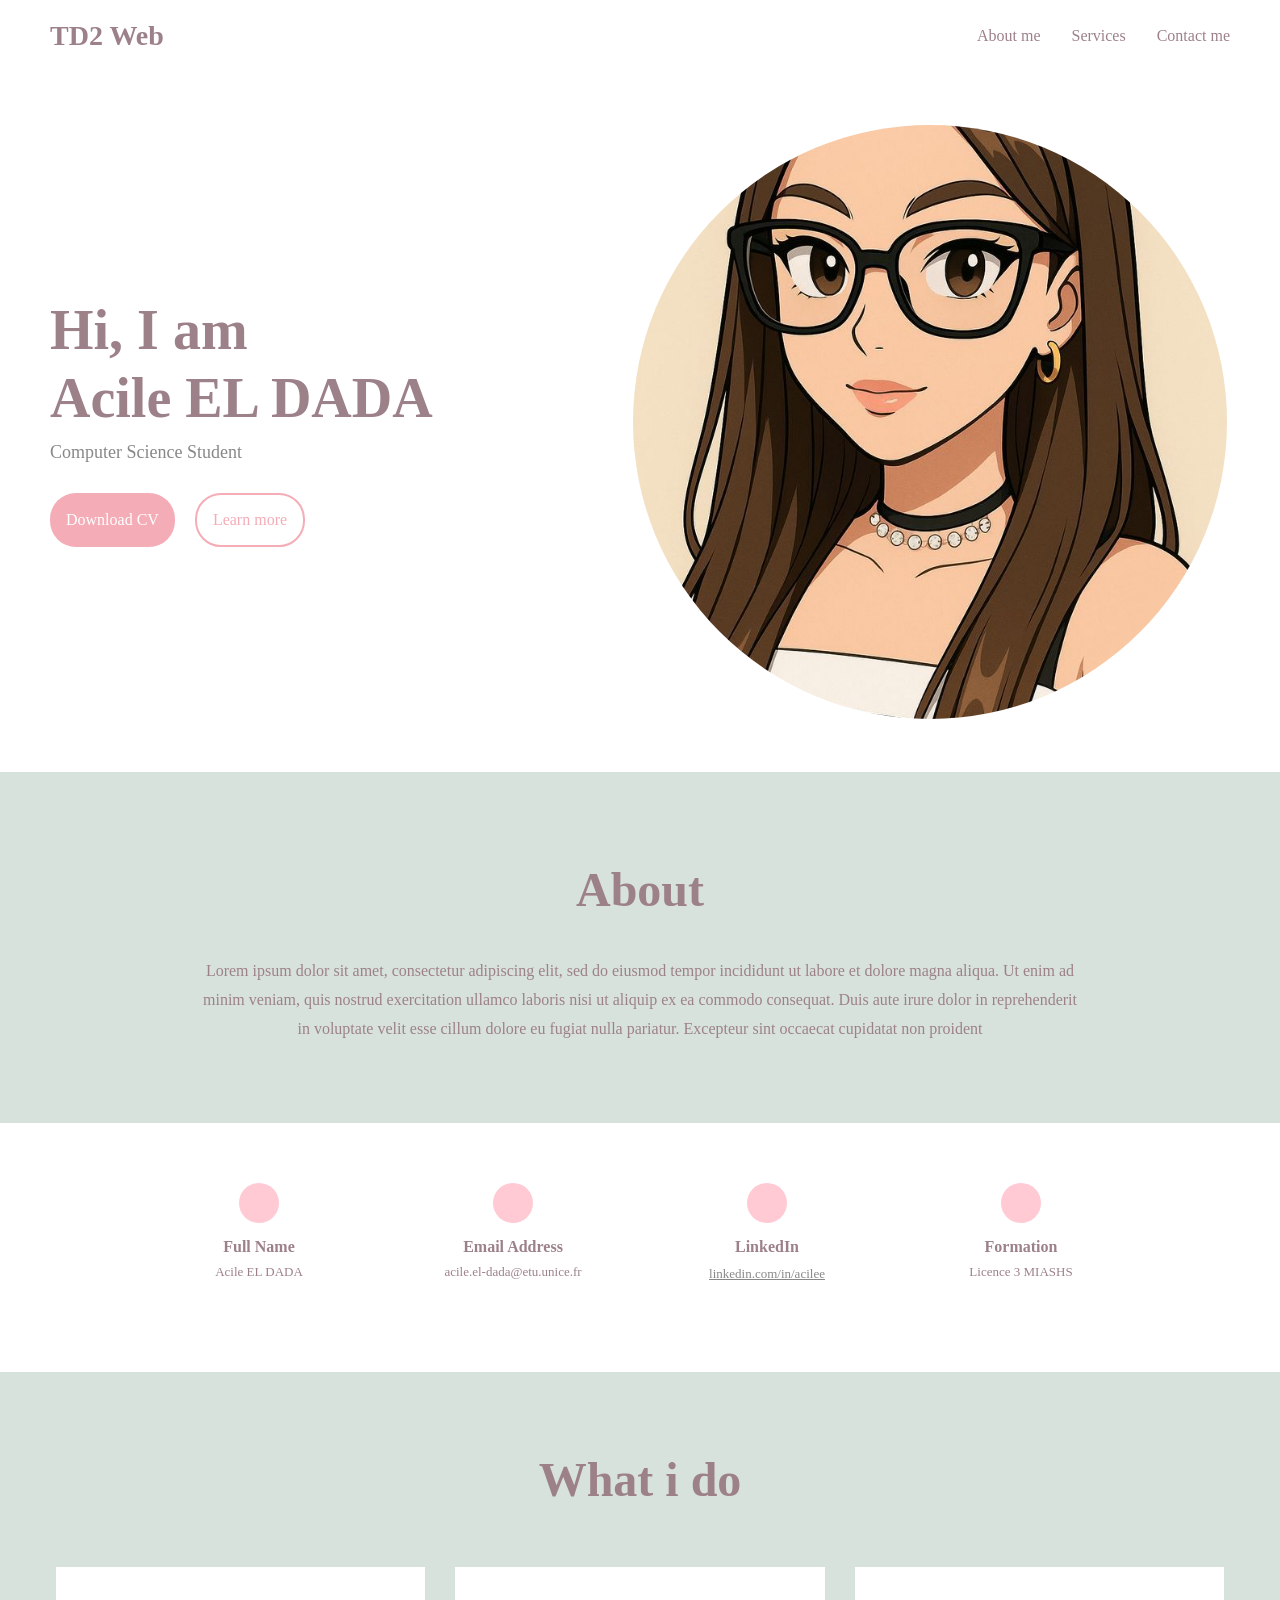
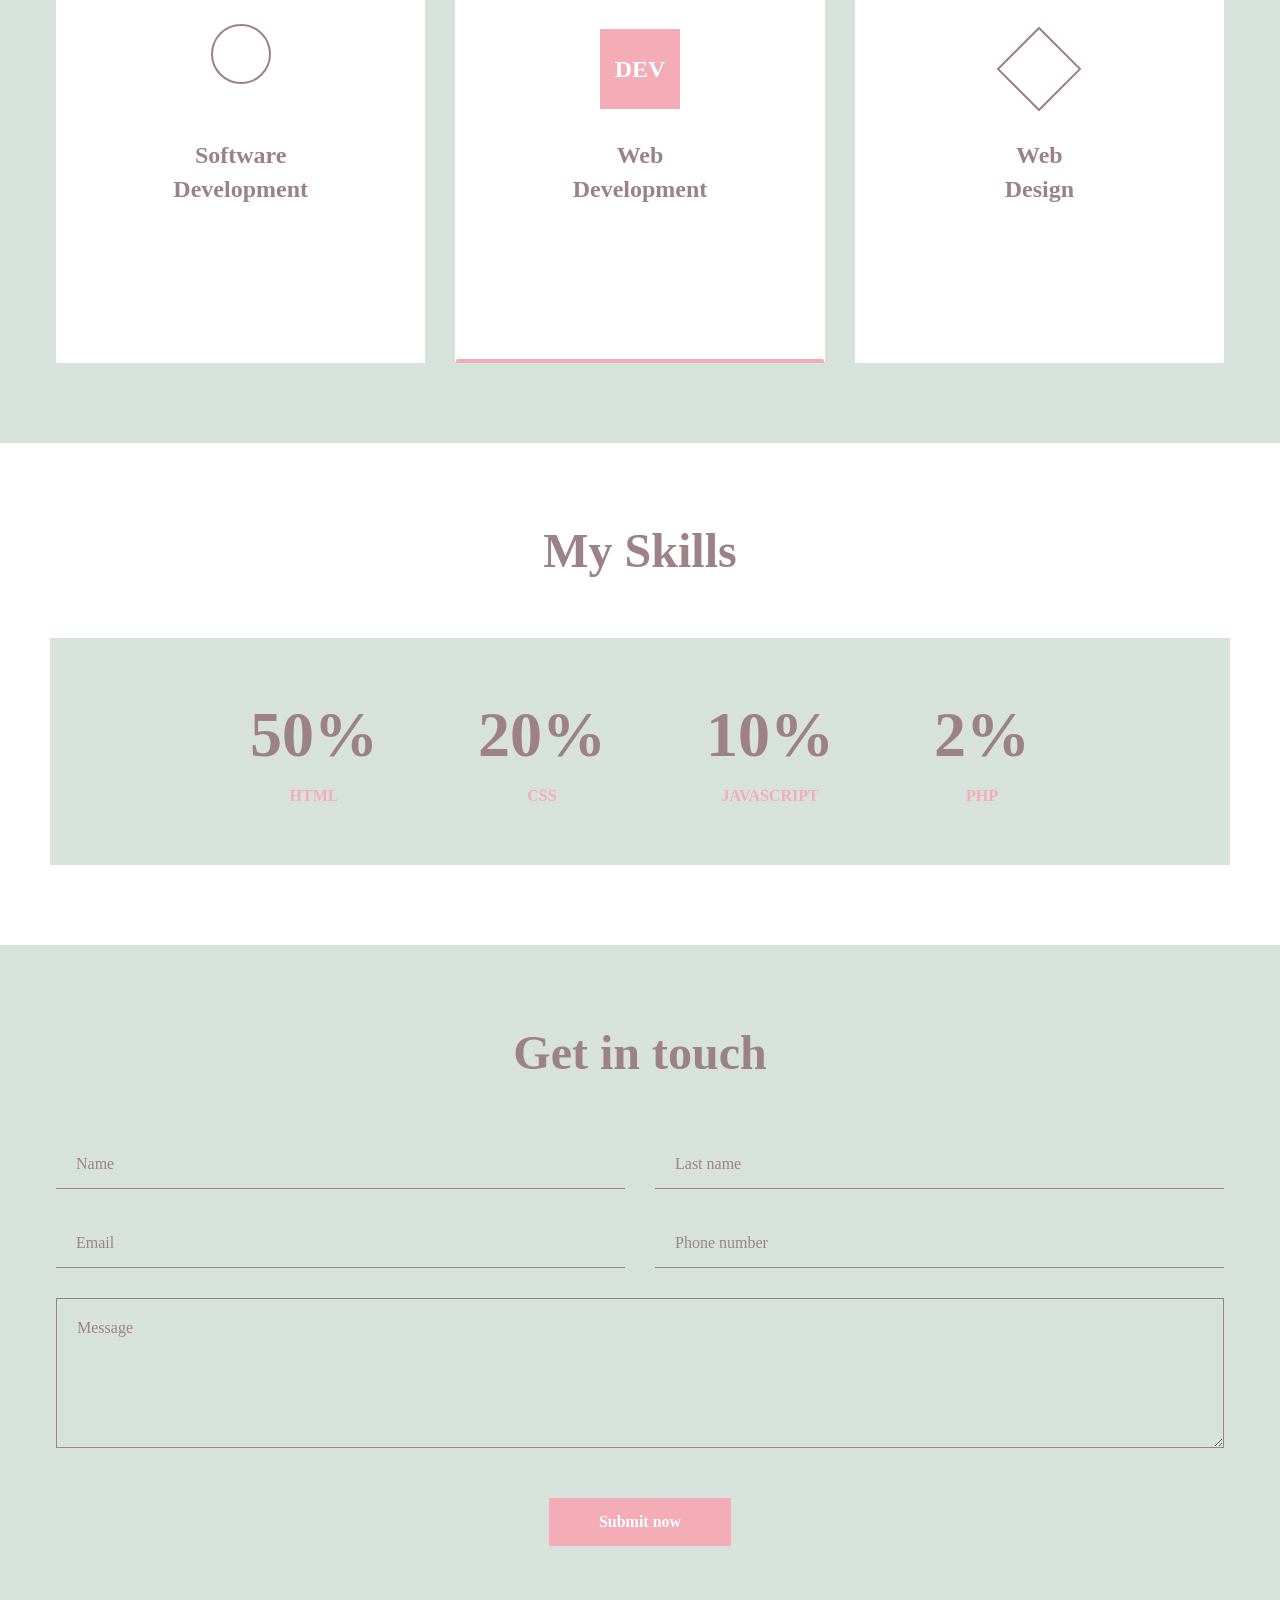
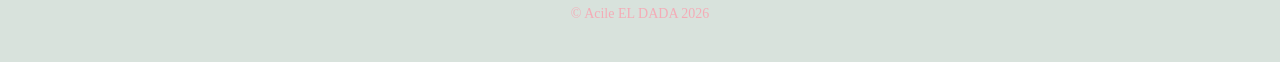
==== TD2/index.html @ 99edf41e "TD2 website exercise + personnal style" ====
<!DOCTYPE html>
<html lang="en">
<head>
    <meta charset="UTF-8">
    <meta name="viewport" content="width=device-width, initial-scale=1.0">
    <link rel="stylesheet" href="./index.css">
    <link rel="preconnect" href="https://fonts.googleapis.com">
    <title>TD2 Web</title>
</head>
<body>
    <div class="navbar">

        <div class="navbargauche">

            <h1>TD2 Web</h1>

    </div>

    <div class="navbardroite">
        <p>About me</p>
        <p>Services</p>
        <p>Contact me</p>

    </div>
</div>

    <div class="section1">
        <h1>Hi, I am <br> Acile EL DADA</h1>
        <p class="soustitre">Computer Science Student</p>


        <div class="btns">
            <button>Download CV</button>
            <button>Learn more</button>
        </div>
 </div>

 <div class="section2">

    <img src="./assets/images/profilepic.jpg" alt="Profile pic">
 </div>

   

 <div class="about-section">

    <h2>About</h2>
    <p>Lorem ipsum dolor sit amet, consectetur adipiscing elit, sed do eiusmod tempor incididunt ut labore et dolore magna aliqua. Ut enim ad minim veniam, quis nostrud exercitation ullamco laboris nisi ut aliquip ex ea commodo consequat. Duis aute irure dolor in reprehenderit in voluptate velit esse cillum dolore eu fugiat nulla pariatur. Excepteur sint occaecat cupidatat non proident</p>
    
</div>
    <div class="infos">

        <div class="infosDiv">
            <div class="infosCircle"></div>
                <h3>Full Name</h3>
                <p>Acile EL DADA</p>

        </div>

        <div class="infosDiv">
            <div class="infosCircle"></div>
            <h3>Email Address</h3>
            <p>acile.el-dada@etu.unice.fr</p>
        </div>


        <div class="infosDiv">
            <div class="infosCircle"></div>
            <h3>LinkedIn</h3>
            <a href="https://www.linkedin.com/in/acilee" style="text-decoration: underline;" target="_blank">linkedin.com/in/acilee</a>
        </div>

        <div class="infosDiv">
            <div class="infosCircle"></div>

            <h3>Formation</h3>
            <p>Licence 3 MIASHS</p>
        </div>
</div>


<div class="WhatIDo">
    <h2>What i do</h2>

    <div class="Cards">
        <div class="Card">
            <div class="CardIcon">

                <div class="CardIcon">
                    <div style="width: 60px; height: 60px; border: 2px solid #9d8189; border-radius: 50%;"></div>
                </div>
            </div>

            <h3>Software<br>Development</h3>
        </div>


        <div class="CardDev">
            <div class="CardIconDev">
                <span>DEV</span>
            </div>
            <h3>Web<br>Development</h3>
        </div>


        <div class="Card">
            <div class="CardIcon">

                <div style="width: 60px; height: 60px; border: 2px solid #9d8189; transform: rotate(45deg);"></div>
            </div>

            <h3>Web<br>Design</h3>
        </div>
    </div>

</div>

<div class="Skills">
    <h2>My Skills</h2>

    <div class="SkillsBox">
        <div class="Skill">
            <div class="SkillPercent">50%</div>
            <div class="SkillName">HTML</div>
        </div>


        <div class="Skill">
            <div class="SkillPercent">20%</div>
            <div class="SkillName">CSS</div>
        </div>


        <div class="Skill">
            <div class="SkillPercent">10%</div>
            <div class="SkillName">JAVASCRIPT</div>
        </div>


        <div class="Skill">
            <div class="SkillPercent">2%</div>
            <div class="SkillName">PHP</div>
        </div>

    </div>

</div>

<div class="Contact">
    <h2>Get in touch</h2>


    <form class="Form">

        <div class="FormRow">

            <input type="text" placeholder="Name" class="Input">
            <input type="text" placeholder="Last name" class="Input">
       
     </div>


        <div class="FormRow">
            <input type="email" placeholder="Email" class="Input">
            <input type="tel" placeholder="Phone number" class="Input">
        </div>


        <textarea placeholder="Message" class="Textarea"></textarea>
        <button type="submit" class="BtnSubmit">Submit now</button>
    </form>

  
    <p class="Footer"></p>

</div>

 </div>

    

 <script>
    document.querySelector('.Footer').textContent = `© Acile EL DADA ${new Date().getFullYear()}`;
</script>

</body>
</html>
---- TD2/index.css ----
* {
    font-family: "Montserrat";
    margin: 0;
    padding: 0;
    box-sizing: border-box;
}


body{
    grid-template-columns: 1fr 1fr;
    grid-template-rows: auto 1fr;
    background-color: #ffffff;
    color: #9d8189;
    display: grid;
}


.navbar{
    grid-column: 1/3;
    display: flex;
    justify-content: space-between;
    align-items: center;
    padding: 20px 50px;
}

.navbargauche h1 {
    font-size: 28px;
    color: #9d8189;
}

.navbardroite {
    display: flex;
    gap: 31px;
}

.navbardroite p{
    cursor: pointer;
    color: #9d8189;
}

.navbardroite p:hover{
    color: #f4acb7;
}

.section1{
    padding: 100px 50px;
    display: flex;
    flex-direction: column;
    justify-content: center;
}

.section1 h1 {

    font-size: 3.5rem;
    font-weight: 700;
    line-height: 1.2;

    text-align: left;
    margin-bottom: 10px;
    color: #9d8189;
}

.soustitre {
    color: #888;
    font-size: 18px;
    margin-bottom: 30px;
}


.btns {
    display: flex;
    gap: 20px;
}


.btns button {
    padding: 10px 20px;
    background-color: #f4acb7;
    border: none;
    color: white;
    cursor: pointer;
    font-size: 16px;
    transition: all 0.3s;
}

.btns button:first-child{
    background-color: #f4acb7;
    border-radius: 26px;
    padding: 16px;
}

.btns button:first-child:hover{
    background-color: #ffcad4;
   
}

.btns button:last-child{
    background-color: transparent;
    border: 2px solid #f4acb7;
    color: #f4acb7;
    border-radius: 26px;
    padding: 16px;
}

.btns button:last-child:hover{
    background-color: #d8e2dc;
}


.section2 {

    display: flex;
    justify-content: center;

    align-items: center;
    position: relative;

    padding: 50px;
}

.section2 img {

    width: 600px;
    height: 600px;

    border: 3px solid white;
    border-radius: 50%;

    object-fit: cover;
}

.section2 img {
    transition: transform 0.3s;
}

.section2 img:hover {
    transform: scale(1.05);
}

.section1, .section2 {
    background-attachment: fixed;
}

.about-section {

    grid-column: 1/3;
    text-align: center;

    padding: 80px 200px;
    background-color: #d8e2dc;

}

.about-section h2 {

    font-size: 3rem;
    margin-bottom: 30px;
    display: inline-block;

    padding: 10px 30px;
    color: #9d8189;

}

.about-section p {

    color: #9d8189;
    font-size: 16px;
    line-height: 1.8;

    max-width: 1000px;
    margin: 0 auto;

}

.infos { 

    grid-column: 1/3;
    display: flex;
    justify-content: center;

    gap: 80px;
    padding: 60px 50px;

    background-color: #ffffff;
}

.infosDiv {
    text-align: center;
    width: 174px;
    height: 129px;
}

.infosCircle {

    width: 40px;
    height: 40px;
    border-radius: 50%;
    background-color: #ffcad4;

    margin: 0 auto 15px;
}

.infosDiv h3 {
    font-size: 16px;
    margin-bottom: 8px;
    font-weight: 600;
    
}

.infosDiv p {
    font-size: 13px;
    color: #9d8189;
}

.infosDiv a {
    font-size: 13px;
    color: #888;
    text-decoration: none;
}

.infosDiv a:hover {
    color: #f4acb7;
}


.WhatIDo{

    grid-column: 1/3;
    padding: 80px 50px;
    background-color: #d8e2dc;
}

.WhatIDo h2{

    text-align: center;
    font-size: 3rem;
    margin-bottom: 60px;
    color: #9d8189;
  }

.Cards{

    display: flex;
    justify-content: center;
    gap: 30px;

    max-width: 1168px;
    height: 396px;
    margin: 0 auto;

  }


.Card{

    background-color: #ffffff;
    padding: 60px 40px;
    text-align: center;
    flex: 1;

    border: 2px solid transparent;
    transition: border 0.3s;
 }

.Card:hover {
    border: 2px solid #f4acb7;
}

.CardIcon{

    width: 80px;
    height: 80px;
    margin: 0 auto 30px;

    display: flex;
    align-items: center;
    justify-content: center;


    font-size: 24px;
    font-weight: bold;
 }


.Card h3 {

    font-size: 1.5rem;
    line-height: 1.4;
    color: #9d8189;
}

.CardDev{
    background-color: #ffffff;

    padding: 60px 40px;
    text-align: center;
    flex: 1;

    border: 2px solid transparent;
    border-bottom: 4px solid #f4acb7;

    transition: border 0.3s;


}

.CardDev:hover {
    border: 2px solid #f4acb7;
    border-bottom: 4px solid #f4acb7;

}

.CardIconDev{

    width: 80px;
    height: 80px;
    margin: 0 auto 30px;
    display: flex;

    align-items: center;
    justify-content: center;
    font-size: 24px;


    font-weight: bold;
    background-color: #f4acb7;
    color: white;

}

.CardDev h3{

    font-size: 1.5rem;
    line-height: 1.4;
    color: #9d8189;
}


.Skills {
    grid-column: 1/3;
    padding: 80px 50px;

    background-color: #ffffff;
}


.Skills h2 {
    text-align: center;
    font-size: 3rem;

    margin-bottom: 60px;
    color: #9d8189;
}

.SkillsBox {
    display: flex;
    justify-content: center;
    gap: 100px;
    max-width: 1200px;

    margin: 0 auto;
    padding: 60px;
    background-color: #d8e2dc;

}

.Skill {
    text-align: center;
}


.SkillPercent {
    font-size: 4rem;
    font-weight: 700;

    color: #9d8189;
    margin-bottom: 15px;
}

.SkillName {
    font-size: 1rem;
    color: #f4acb7;

    font-weight: 600;
}


.Contact {
    grid-column: 1/3;

    padding: 80px 50px 40px;
    background-color: #d8e2dc;
    text-align: center;
}

.Contact h2 {
    text-align: center;
    font-size: 3rem;
    margin-bottom: 60px;

    color: #9d8189;
}

.Form{
    max-width: 1168px;
    margin: 0 auto;
    display: flex;
    flex-direction: column;
    gap: 30px;
}


.FormRow {
    display: flex;
    gap: 30px;
}

.Input {
    flex: 1;
    padding: 15px 20px;

    background-color: transparent;
    border: none;
    border-bottom: 1px solid #9d8189;

    color: #9d8189;
    font-size: 16px;
    font-family: "Montserrat";
    outline: none;
}

.Input::placeholder {
    color: #9d8189;
}

.Input:focus {
    border-bottom: 1px solid #f4acb7;
}

.Textarea{
    padding: 20px;

    background-color: transparent;
    border: 1px solid #9d8189;
    color: #9d8189;
    font-size: 16px;

    font-family: "Montserrat";
    min-height: 150px;

    resize: vertical;
    outline: none;

 }

.Textarea::placeholder {
    color: #9d8189;
}

.Textarea:focus{
    border: 1px solid #f4acb7;
}

.BtnSubmit {

    padding: 15px 50px;

    background-color: #f4acb7;
    border: none;
    color: white;
    font-size: 16px;

    font-weight: 600;
    cursor: pointer;

    align-self: center;
    transition: background-color 0.3s;
    margin-top: 20px;
    
}

.BtnSubmit:hover {
    background-color: #f4acb7;
}

.Footer {
    margin-top: 60px;
    color: #f4acb7;
    font-size: 14px;
}
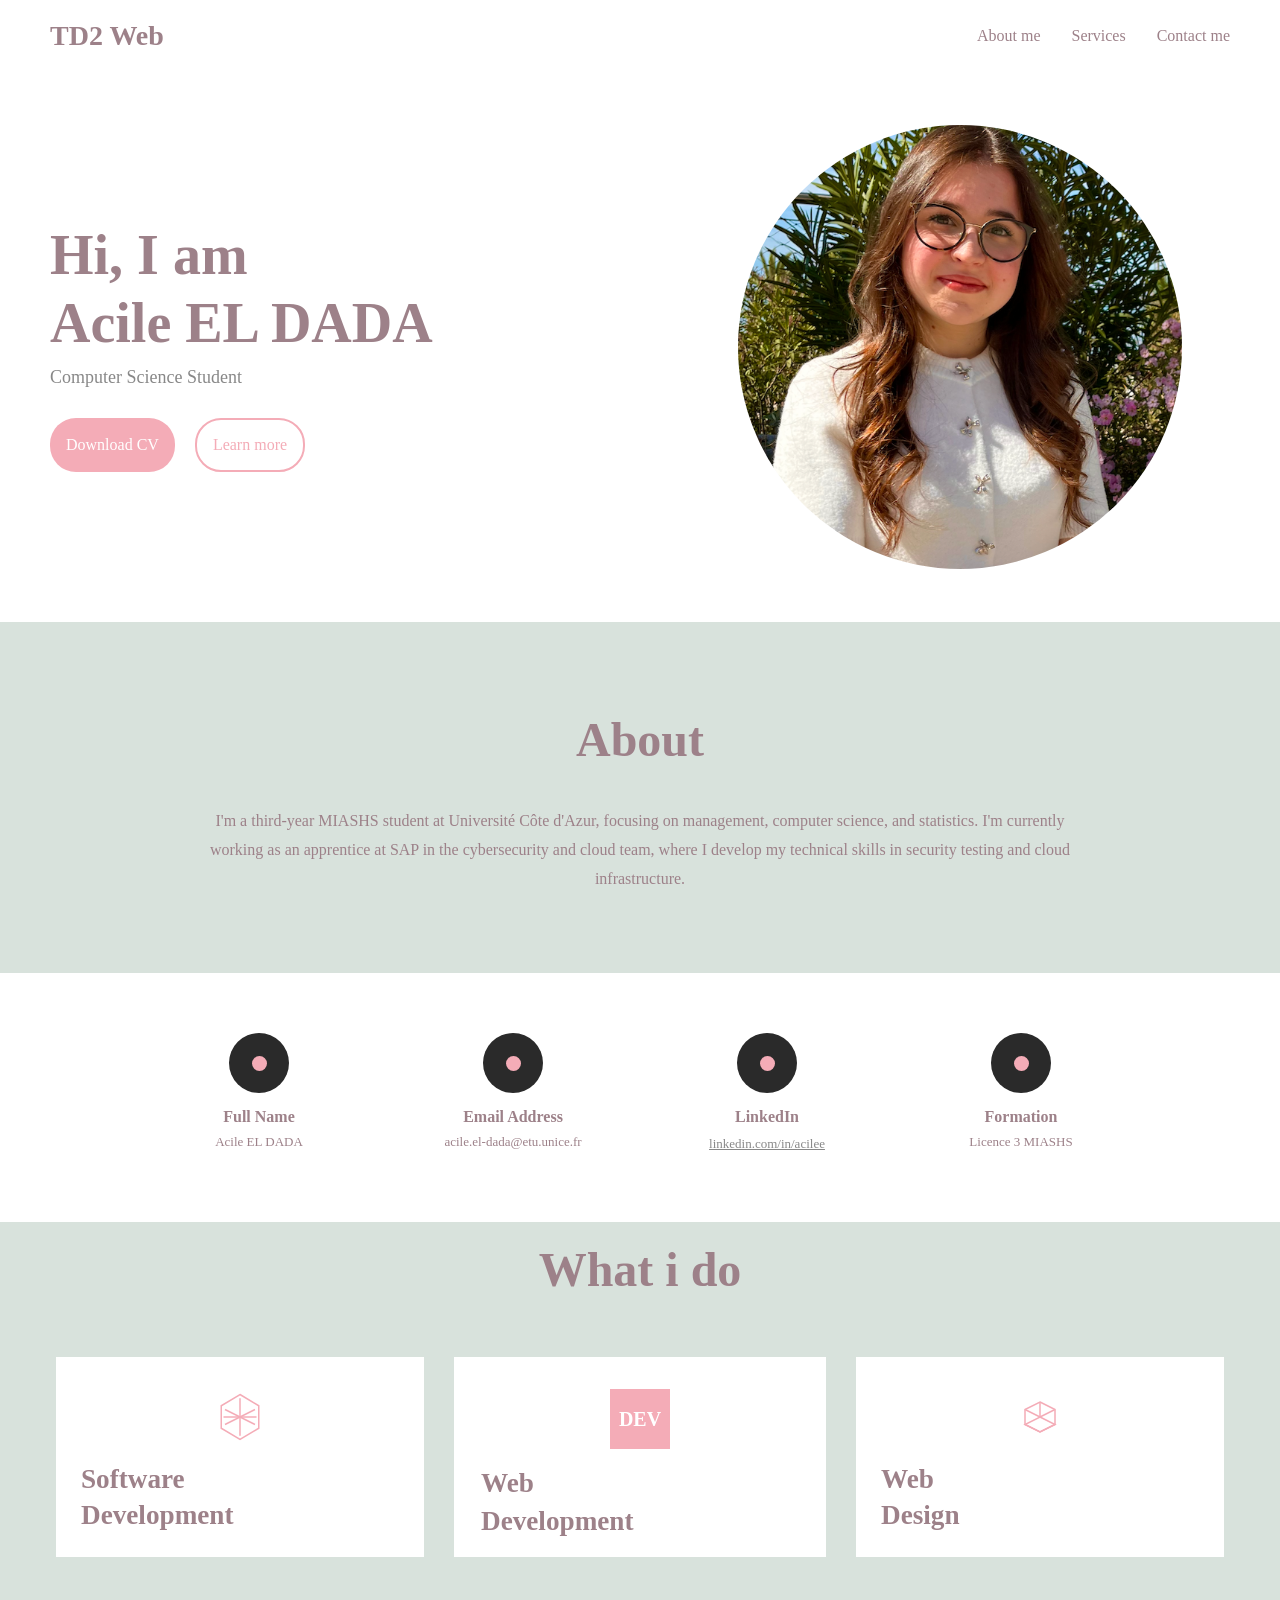
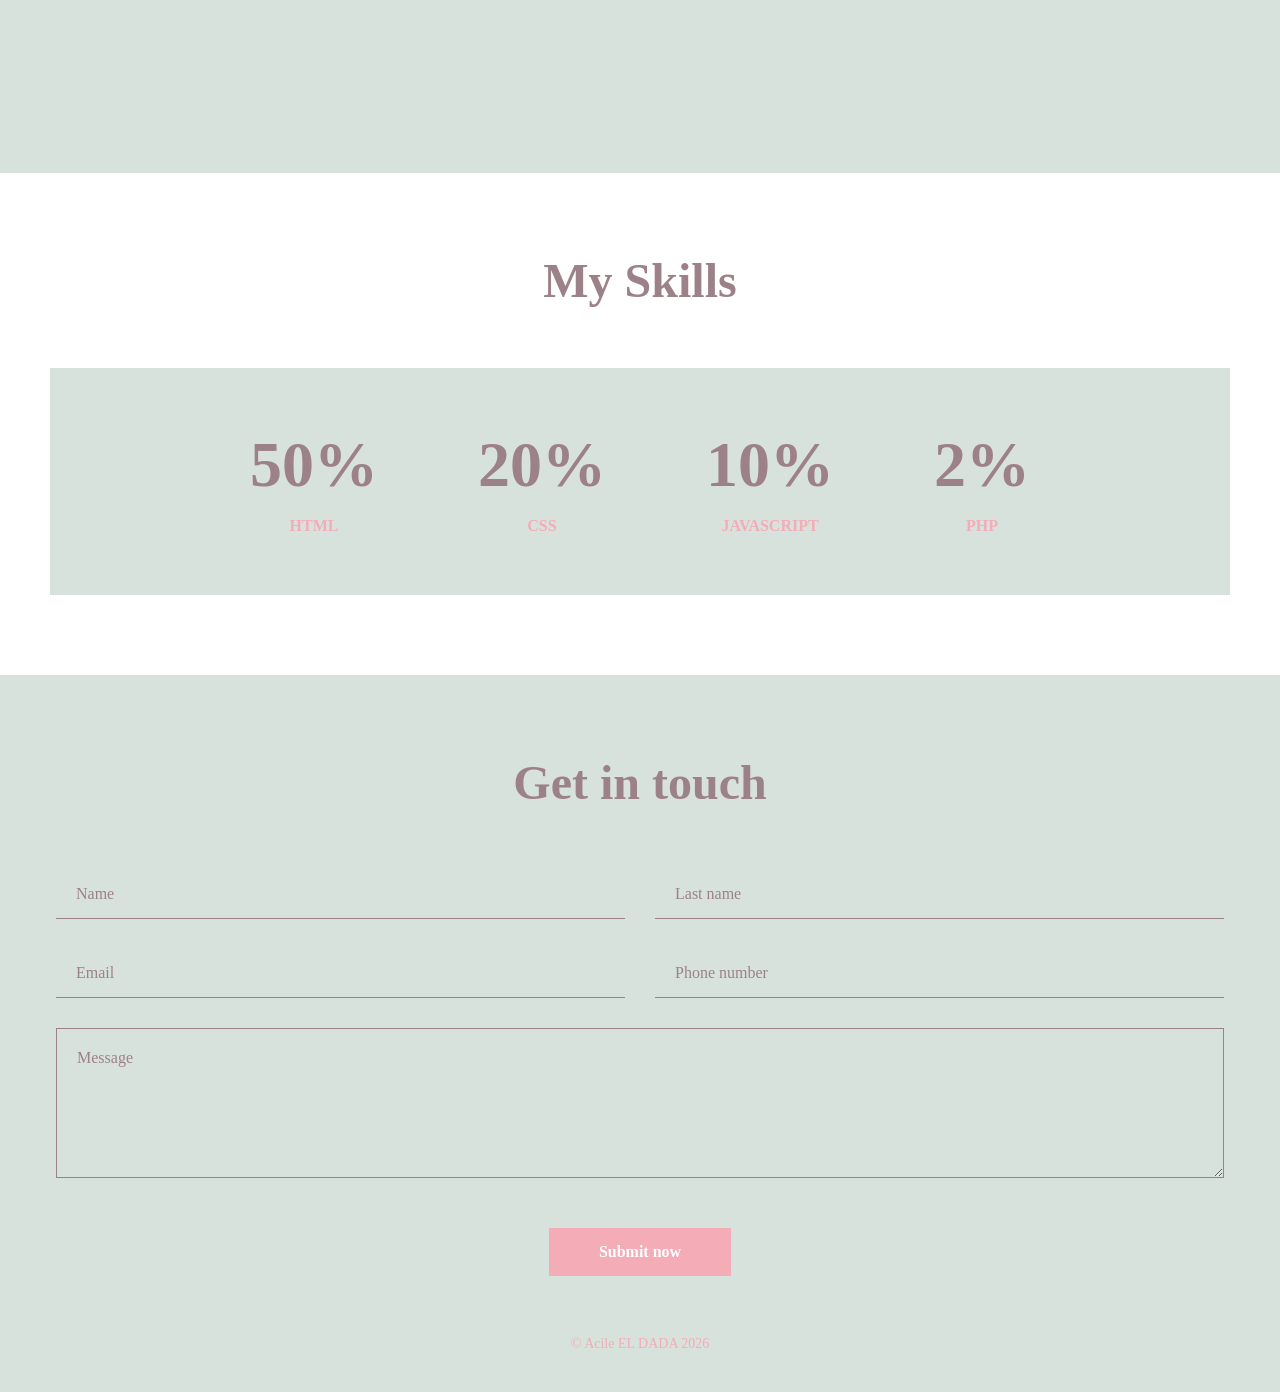
==== commit 56d185dd: "new changes added" ====
--- a/TD2/index.html
+++ b/TD2/index.html
@@ -37,7 +37,7 @@
 
  <div class="section2">
 
-    <img src="./assets/images/profilepic.jpg" alt="Profile pic">
+    <img src="./assets/images/profilepic.png" alt="Profile pic">
  </div>
 
    
@@ -45,7 +45,7 @@
  <div class="about-section">
 
     <h2>About</h2>
-    <p>Lorem ipsum dolor sit amet, consectetur adipiscing elit, sed do eiusmod tempor incididunt ut labore et dolore magna aliqua. Ut enim ad minim veniam, quis nostrud exercitation ullamco laboris nisi ut aliquip ex ea commodo consequat. Duis aute irure dolor in reprehenderit in voluptate velit esse cillum dolore eu fugiat nulla pariatur. Excepteur sint occaecat cupidatat non proident</p>
+    <p>I'm a third-year MIASHS student at Université Côte d'Azur, focusing on management, computer science, and statistics. I'm currently working as an apprentice at SAP in the cybersecurity and cloud team, where I develop my technical skills in security testing and cloud infrastructure.</p>
     
 </div>
     <div class="infos">
@@ -86,9 +86,14 @@
         <div class="Card">
             <div class="CardIcon">
 
-                <div class="CardIcon">
-                    <div style="width: 60px; height: 60px; border: 2px solid #9d8189; border-radius: 50%;"></div>
-                </div>
+                <svg width="80" height="80" viewBox="0 0 80 80" fill="none">
+                    <polygon points="40,10 65,25 65,55 40,70 15,55 15,25" stroke="#f4acb7" stroke-width="2" fill="none"/>
+                    <line x1="20" y1="30" x2="60" y2="50" stroke="#f4acb7" stroke-width="2"/>
+                    <line x1="60" y1="30" x2="20" y2="50" stroke="#f4acb7" stroke-width="2"/>
+                    <line x1="40" y1="15" x2="40" y2="65" stroke="#f4acb7" stroke-width="2"/>
+                    <line x1="18" y1="40" x2="62" y2="40" stroke="#f4acb7" stroke-width="2"/>
+                </svg>
+
             </div>
 
             <h3>Software<br>Development</h3>
@@ -106,7 +111,13 @@
         <div class="Card">
             <div class="CardIcon">
 
-                <div style="width: 60px; height: 60px; border: 2px solid #9d8189; transform: rotate(45deg);"></div>
+                <svg width="80" height="80" viewBox="0 0 80 80" fill="none">
+                    <polygon points="40,20 60,30 60,50 40,60 20,50 20,30" stroke="#f4acb7" stroke-width="2" fill="none"/>
+                    <line x1="40" y1="20" x2="40" y2="40" stroke="#f4acb7" stroke-width="2"/>
+                    <line x1="20" y1="30" x2="40" y2="40" stroke="#f4acb7" stroke-width="2"/>
+                    <line x1="60" y1="30" x2="40" y2="40" stroke="#f4acb7" stroke-width="2"/>
+                    <polygon points="40,40 60,50 40,60 20,50" stroke="#f4acb7" stroke-width="2" fill="none"/>
+                </svg>
             </div>
 
             <h3>Web<br>Design</h3>
--- a/TD2/index.css
+++ b/TD2/index.css
@@ -120,8 +120,8 @@
 
 .section2 img {
 
-    width: 600px;
-    height: 600px;
+    width: 450px;
+    height: 450px;
 
     border: 3px solid white;
     border-radius: 50%;
@@ -193,12 +193,23 @@
 
 .infosCircle {
 
-    width: 40px;
-    height: 40px;
+    width: 60px;
+    height: 60px;
     border-radius: 50%;
-    background-color: #ffcad4;
-
+    background-color: #2a2a2a;
     margin: 0 auto 15px;
+    display: flex;
+    align-items: center;
+    justify-content: center;
+    position: relative;
+}
+
+.infosCircle::after{
+    content: '';
+    width: 15px;
+    height: 15px;
+    border-radius: 50%;
+    background-color: #f4acb7;
 }
 
 .infosDiv h3 {
@@ -227,7 +238,7 @@
 .WhatIDo{
 
     grid-column: 1/3;
-    padding: 80px 50px;
+    padding: 20px 50px;
     background-color: #d8e2dc;
 }
 
@@ -255,72 +266,70 @@
 .Card{
 
     background-color: #ffffff;
-    padding: 60px 40px;
+    padding: 30px 25px;
+    text-align: center;
+    flex: 1;
+    transition: border 0.3s;
+    max-height: 200px;
+ }
+
+.Card:hover {
+    border-bottom: 6px solid #f4acb7;
+}
+
+.CardIcon{
+
+    width: 60px;  
+    height: 60px;  
+    margin: 0 auto 15px;  
+    display: flex;
+    align-items: center;
+
+    justify-content: center;
+    font-size: 20px;  
+    font-weight: bold;
+ }
+
+
+.Card h3 {
+
+    font-size: 1.7rem;
+    line-height: 1.3;
+    color: #9d8189;
+    text-align: left;
+    
+}
+
+.CardDev{
+    background-color: #ffffff;
+
+    padding: 30px 25px;
     text-align: center;
     flex: 1;
 
     border: 2px solid transparent;
     transition: border 0.3s;
- }
-
-.Card:hover {
-    border: 2px solid #f4acb7;
-}
-
-.CardIcon{
-
-    width: 80px;
-    height: 80px;
-    margin: 0 auto 30px;
-
-    display: flex;
+    text-align: left;
+    max-height: 200px;
+
+
+}
+
+.CardDev:hover {
+    border-bottom: 6px solid #f4acb7;
+
+}
+
+.CardIconDev{
+
+    width: 60px;
+    height: 60px;
+    margin: 0 auto 15px;
+    display: flex;
+
     align-items: center;
     justify-content: center;
-
-
-    font-size: 24px;
-    font-weight: bold;
- }
-
-
-.Card h3 {
-
-    font-size: 1.5rem;
-    line-height: 1.4;
-    color: #9d8189;
-}
-
-.CardDev{
-    background-color: #ffffff;
-
-    padding: 60px 40px;
-    text-align: center;
-    flex: 1;
-
-    border: 2px solid transparent;
-    border-bottom: 4px solid #f4acb7;
-
-    transition: border 0.3s;
-
-
-}
-
-.CardDev:hover {
-    border: 2px solid #f4acb7;
-    border-bottom: 4px solid #f4acb7;
-
-}
-
-.CardIconDev{
-
-    width: 80px;
-    height: 80px;
-    margin: 0 auto 30px;
-    display: flex;
-
-    align-items: center;
-    justify-content: center;
-    font-size: 24px;
+    font-size: 20px;
 
 
     font-weight: bold;
@@ -331,7 +340,7 @@
 
 .CardDev h3{
 
-    font-size: 1.5rem;
+    font-size: 1.7rem;
     line-height: 1.4;
     color: #9d8189;
 }
@@ -488,4 +497,173 @@
     margin-top: 60px;
     color: #f4acb7;
     font-size: 14px;
-}+}
+
+/* responsive */ 
+
+@media screen and (max-width: 768px) {
+    body {
+        grid-template-columns: 1fr;
+        grid-template-rows: auto;
+    }
+
+   
+    .navbar {
+        flex-direction: column;
+        padding: 15px 20px;
+        gap: 15px;
+    }
+
+    .navbargauche h1 {
+        font-size: 24px;
+    }
+
+    .navbardroite {
+        gap: 20px;
+        font-size: 14px;
+    }
+
+
+    .section1 {
+        grid-column: 1;
+        padding: 50px 20px;
+        text-align: center;
+    }
+
+    .section1 h1 {
+        font-size: 2rem;
+        text-align: center;
+    }
+
+    .section2{
+        grid-column: 1;
+        padding: 30px 20px;
+    }
+
+    .section2 img {
+        width: 200px;
+        height: 200px;
+    }
+
+    .tag {
+
+        top: 35%;
+        left: 10%;
+        font-size: 0.8rem;
+    }
+
+    .btns {
+
+        flex-direction: column;
+        width: 100%;
+    }
+
+    .btns button{
+        width: 100%;
+    }
+
+
+    .about-section {
+        padding: 50px 20px;
+    }
+
+    .about-section h2{
+        font-size: 2rem;
+
+        padding: 8px 20px;
+    }
+
+    .about-section p {
+        font-size: 14px;
+    }
+
+    .infos{
+        display: flex;
+    flex-direction: row;
+    flex-wrap: wrap;
+    gap: 30px;
+    padding: 40px 20px;
+    justify-content: space-between;
+    }
+
+    .infosDiv {
+        width: 45%;
+        height: auto;
+    }
+
+    .WhatIDo{
+        grid-column: 1/3;
+        padding: 80px 50px 60px;
+        background-color: #d8e2dc;
+    }
+
+    .WhatIDo h2 {
+        grid-column: 1/3;
+        padding: 80px 50px 2px;
+        background-color: #d8e2dc;
+    }
+
+    .Cards {
+        flex-direction: column;
+        height: auto;
+        gap: 20px;
+        max-width: 100%;
+    }
+
+    .Card, .CardDev {
+        width: 100%;
+        max-height: none;
+    }
+
+    .Skills {
+        padding: 50px 20px;
+    }
+
+    .Skills h2 {
+        font-size: 2rem;
+    }
+
+
+    .SkillsBox{
+        flex-direction: column;
+
+        gap: 40px;
+        padding: 40px 20px;
+    }
+
+    .SkillPercent {
+        font-size: 3rem;
+    }
+
+
+    .Contact {
+        padding: 50px 20px;
+    }
+
+    .Contact h2 {
+        font-size: 2rem;
+    }
+
+    .Form {
+        width: 100%;
+        padding: 0 10px;
+    }
+
+    .FormRow {
+        flex-direction: column;
+        gap: 20px;
+    }
+
+    .Input, .Textarea {
+        width: 100%;
+    }
+
+    .BtnSubmit {
+        width: 100%;
+        padding: 15px 30px;
+    }
+
+    .Footer {
+        font-size: 12px;
+    }
+}
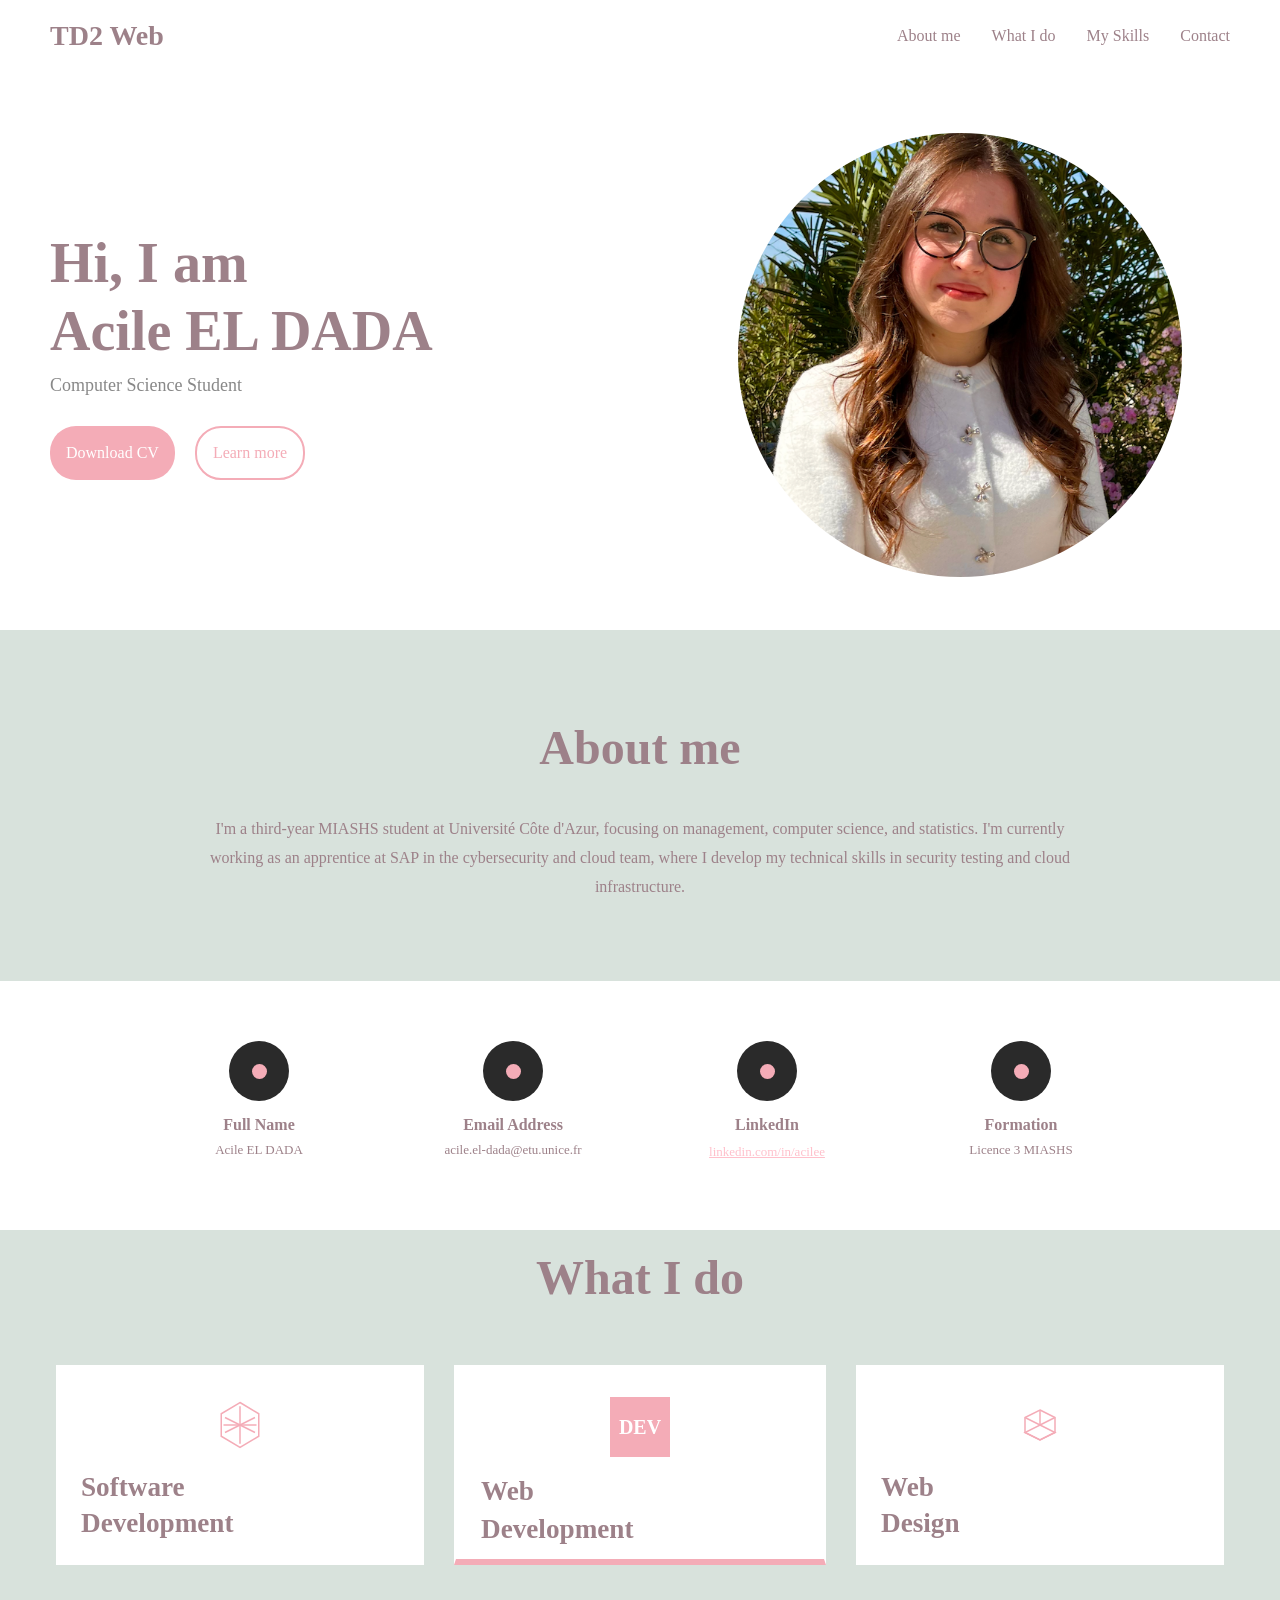
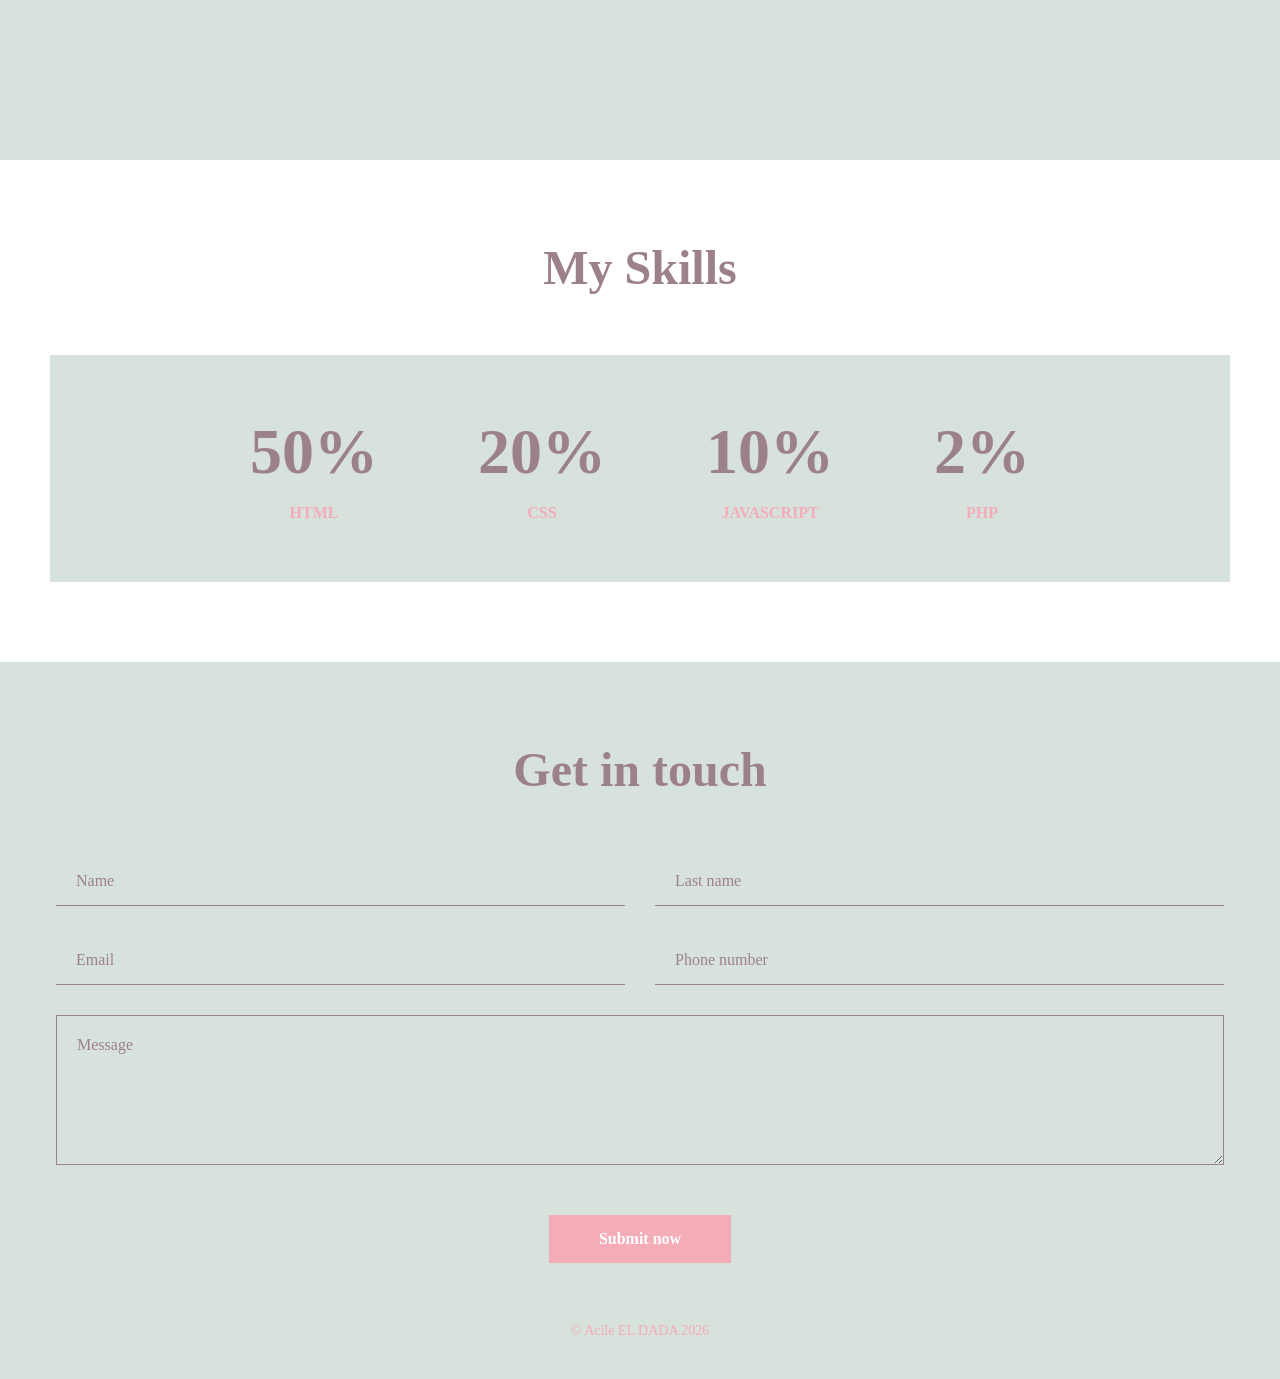
==== commit 7f85a66a: "New js file + sidebar + navbar animations" ====
--- a/TD2/index.html
+++ b/TD2/index.html
@@ -8,6 +8,14 @@
     <title>TD2 Web</title>
 </head>
 <body>
+
+
+    <div class="toggle" id="toggle">
+        <div class="rectangle"></div>
+        <div class="rectangle"></div>
+        <div class="rectangle"></div>
+    </div>
+
     <div class="navbar">
 
         <div class="navbargauche">
@@ -16,15 +24,19 @@
 
     </div>
 
+
     <div class="navbardroite">
-        <p>About me</p>
-        <p>Services</p>
-        <p>Contact me</p>
-
-    </div>
-</div>
-
-    <div class="section1">
+
+        <a href="#about">About me</a>
+        <a href="#whatido">What I do</a>
+        <a href="#skills">My Skills</a>
+        <a href="#contact">Contact</a>
+
+    </div>
+
+</div>
+
+    <div class="section1" id="home">
         <h1>Hi, I am <br> Acile EL DADA</h1>
         <p class="soustitre">Computer Science Student</p>
 
@@ -42,9 +54,9 @@
 
    
 
- <div class="about-section">
-
-    <h2>About</h2>
+ <div class="about-section" id="about">
+
+    <h2>About me</h2>
     <p>I'm a third-year MIASHS student at Université Côte d'Azur, focusing on management, computer science, and statistics. I'm currently working as an apprentice at SAP in the cybersecurity and cloud team, where I develop my technical skills in security testing and cloud infrastructure.</p>
     
 </div>
@@ -67,7 +79,7 @@
         <div class="infosDiv">
             <div class="infosCircle"></div>
             <h3>LinkedIn</h3>
-            <a href="https://www.linkedin.com/in/acilee" style="text-decoration: underline;" target="_blank">linkedin.com/in/acilee</a>
+            <a href="https://www.linkedin.com/in/acilee" style="text-decoration: underline; color: pink;" target="_blank">linkedin.com/in/acilee</a>
         </div>
 
         <div class="infosDiv">
@@ -79,8 +91,8 @@
 </div>
 
 
-<div class="WhatIDo">
-    <h2>What i do</h2>
+<div class="WhatIDo" id="whatido">
+    <h2>What I do</h2>
 
     <div class="Cards">
         <div class="Card">
@@ -126,7 +138,7 @@
 
 </div>
 
-<div class="Skills">
+<div class="Skills" id="skills">
     <h2>My Skills</h2>
 
     <div class="SkillsBox">
@@ -157,7 +169,7 @@
 
 </div>
 
-<div class="Contact">
+<div class="Contact" id="contact">
     <h2>Get in touch</h2>
 
 
@@ -190,9 +202,7 @@
 
     
 
- <script>
-    document.querySelector('.Footer').textContent = `© Acile EL DADA ${new Date().getFullYear()}`;
-</script>
+ <script src="./index.js"></script>
 
 </body>
 </html>
--- a/TD2/index.css
+++ b/TD2/index.css
@@ -6,12 +6,17 @@
 }
 
 
+html{
+    scroll-behavior: smooth;
+}
+
 body{
     grid-template-columns: 1fr 1fr;
     grid-template-rows: auto 1fr;
     background-color: #ffffff;
     color: #9d8189;
     display: grid;
+    padding-top: 80px;
 }
 
 
@@ -21,6 +26,21 @@
     justify-content: space-between;
     align-items: center;
     padding: 20px 50px;
+
+    position: fixed;        
+    top: 0;                 
+    left: 0;                
+    width: 100%;            
+    z-index: 1000;          
+    background-color: #ffffff;  
+    
+    transition: transform 0.45s cubic-bezier(0.22, 1, 0.36, 1); 
+    will-change: transform;  
+
+}
+
+.navbar.hidden {
+    transform: translateY(-110%);
 }
 
 .navbargauche h1 {
@@ -33,12 +53,15 @@
     gap: 31px;
 }
 
-.navbardroite p{
+.navbardroite a{
     cursor: pointer;
     color: #9d8189;
-}
-
-.navbardroite p:hover{
+
+    text-decoration: none;
+    transition: color 0.3s;
+}
+
+.navbardroite a:hover{
     color: #f4acb7;
 }
 
@@ -257,7 +280,7 @@
     gap: 30px;
 
     max-width: 1168px;
-    height: 396px;
+    height: 375px;
     margin: 0 auto;
 
   }
@@ -311,6 +334,7 @@
     transition: border 0.3s;
     text-align: left;
     max-height: 200px;
+    border-bottom: 6px solid #f4acb7;
 
 
 }
@@ -499,9 +523,44 @@
     font-size: 14px;
 }
 
+.toggle {
+    display: none;
+    flex-direction: column;
+    gap: 6px;
+    z-index: 1000;
+    cursor: pointer;
+}
+
+.rectangle {
+    width: 30px;
+    height: 3px;
+    background-color: #f4acb7;
+    transition: all 0.3s;
+
+}
+
+.toggle-active .rectangle:nth-child(1) {
+    transform: rotate(45deg) translateY(9px);
+}
+
+.toggle-active .rectangle:nth-child(2) {
+    opacity: 0;
+}
+
+
+.toggle-active .rectangle:nth-child(3) {
+    transform: rotate(-45deg) translateY(-9px);
+}
+
+
 /* responsive */ 
 
 @media screen and (max-width: 768px) {
+
+    .toggle {
+        display: flex;
+    }
+
     body {
         grid-template-columns: 1fr;
         grid-template-rows: auto;
@@ -509,9 +568,12 @@
 
    
     .navbar {
-        flex-direction: column;
+        flex-direction: row;
+        justify-content: space-between;
+        align-items: center;
+
         padding: 15px 20px;
-        gap: 15px;
+        position: fixed;
     }
 
     .navbargauche h1 {
@@ -519,8 +581,47 @@
     }
 
     .navbardroite {
-        gap: 20px;
-        font-size: 14px;
+        display: none;
+        position: fixed;
+        top: 0;                   
+        left: 0;
+        right: 0;
+        bottom: 0;                 
+        width: 100vw;             
+
+        height: 100vh;            
+        background-color: #ffffff;
+        flex-direction: column;
+        justify-content: center;   
+        align-items: center;      
+
+        padding: 30px;
+        box-shadow: 0 4px 10px rgba(157, 129, 137, 0.2);
+        z-index: 999;
+        gap: 40px; 
+    }
+
+    .navbardroite a {
+        padding: 15px 0;           
+        border-bottom: 1px solid #d8e2dc ;    
+
+        text-align: center;
+        font-size: 1.5rem;  
+        display: block;       
+    }
+
+    .navbardroite.active {
+        display: flex;
+    }
+
+    .navbardroite a {
+        padding: 15px 0;
+        border-bottom: 1px solid #d8e2dc;
+        text-align: center;
+    }
+
+    .navbardroite a:last-child{
+        border-bottom: none;
     }
 
 
@@ -579,11 +680,11 @@
 
     .infos{
         display: flex;
-    flex-direction: row;
-    flex-wrap: wrap;
-    gap: 30px;
-    padding: 40px 20px;
-    justify-content: space-between;
+        flex-direction: row;
+        flex-wrap: wrap;
+        gap: 30px;
+        padding: 40px 20px;
+        justify-content: space-between;
     }
 
     .infosDiv {
@@ -593,7 +694,7 @@
 
     .WhatIDo{
         grid-column: 1/3;
-        padding: 80px 50px 60px;
+        padding: 0px 50px 60px;
         background-color: #d8e2dc;
     }
 
@@ -667,3 +768,4 @@
         font-size: 12px;
     }
 }
+
